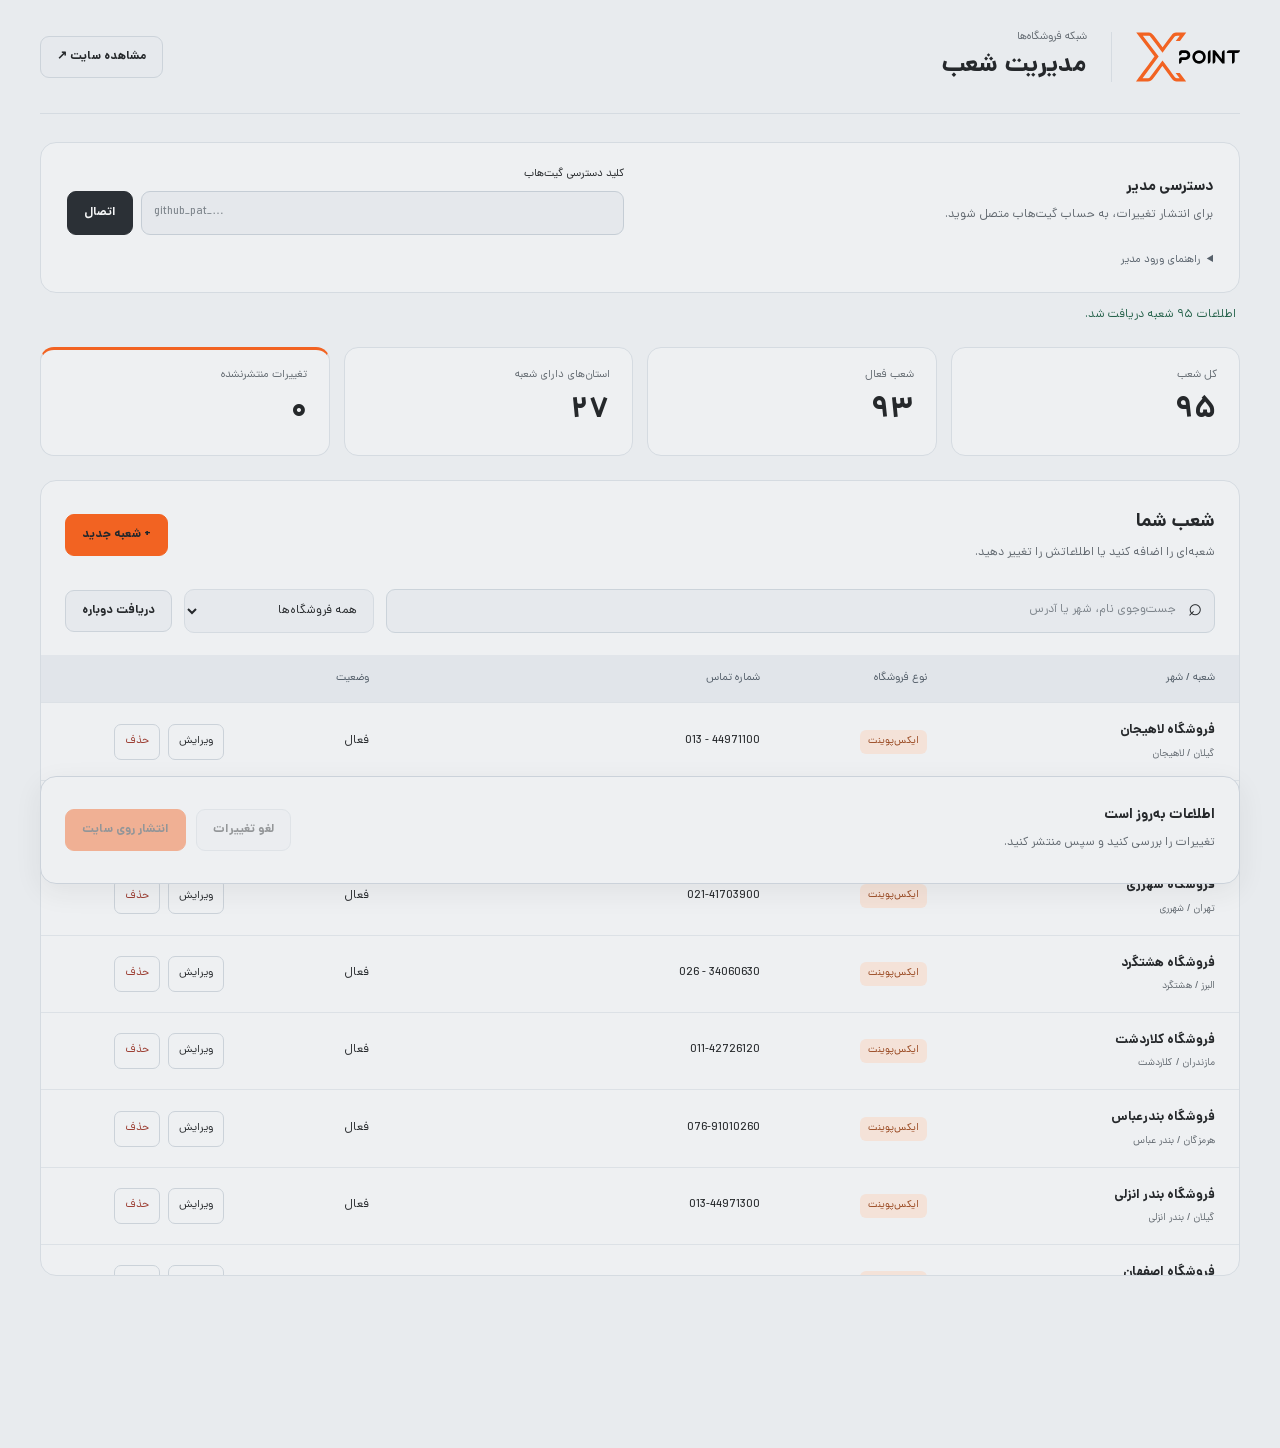
==== admin.html @ ac1834f9 "Add compact header search gray theme and GitHub-backed branch dashboard" ====
<!doctype html>
<html lang="fa" dir="rtl"><head><meta charset="utf-8"><meta name="viewport" content="width=device-width,initial-scale=1"><meta name="robots" content="noindex,nofollow"><meta name="referrer" content="no-referrer"><meta http-equiv="Content-Security-Policy" content="default-src 'self'; script-src 'self'; style-src 'self'; img-src 'self' data:; font-src 'self'; connect-src 'self' https://api.github.com; object-src 'none'; base-uri 'none'; form-action 'none'"><title>مدیریت شعب | ایکس‌پوینت</title><link rel="icon" href="assets/xpoint.svg"><link rel="stylesheet" href="style.css?v=22"><link rel="stylesheet" href="admin.css?v=22"><script type="module" src="admin.js?v=22"></script></head>
<body class="admin-page"><header class="admin-header wrap"><a class="admin-logo" href="./"><img src="assets/xpoint.svg" width="104" height="50" alt="ایکس‌پوینت"></a><div><span class="eyebrow">شبکه فروشگاه‌ها</span><h1>مدیریت شعب</h1></div><a href="./" class="quiet-button">مشاهده سایت ↗</a></header>
<main class="wrap admin-main">
<section class="connection" aria-labelledby="connection-title"><div><h2 id="connection-title">دسترسی مدیر</h2><p id="connection-state">برای انتشار تغییرات، به حساب گیت‌هاب متصل شوید.</p></div><form id="connect-form"><label for="token">کلید دسترسی گیت‌هاب</label><div class="token-row"><input id="token" type="password" autocomplete="off" spellcheck="false" required placeholder="github_pat_…" aria-describedby="token-help"><button class="dark-button" id="connect" type="submit">اتصال</button></div></form><button id="disconnect" type="button" class="quiet-button" hidden>خروج از مدیریت</button><details id="token-help"><summary>راهنمای ورود مدیر</summary><p>از حسابی که به مخزن XpointShops/Map دسترسی دارد، یک Fine-grained token بسازید؛ مالک منبع (Resource owner) را XpointShops، دسترسی را فقط همین مخزن و مجوز Contents: Read and write انتخاب کنید. اگر سازمان تأیید مدیر می‌خواهد، کلید باید تأیید شود.</p><a href="https://github.com/settings/personal-access-tokens/new" target="_blank" rel="noopener noreferrer">ساخت کلید در گیت‌هاب ↗</a><p>کلید فقط تا زمان باز بودن این صفحه نگه داشته می‌شود و با خروج یا بستن صفحه پاک می‌شود. آن را در پیام یا اطلاعات شعبه وارد نکنید.</p></details></section>
<div class="admin-message" id="message" role="status" aria-live="polite">در حال دریافت اطلاعات شعب…</div>
<section class="admin-overview" aria-label="خلاصه شعب"><div><span>کل شعب</span><strong id="total">—</strong></div><div><span>شعب فعال</span><strong id="active">—</strong></div><div><span>استان‌های دارای شعبه</span><strong id="province-count">—</strong></div><div class="pending-stat"><span>تغییرات منتشرنشده</span><strong id="pending-count">۰</strong></div></section>
<section class="admin-workspace" aria-label="فهرست شعب"><div class="admin-toolbar"><div><h2>شعب شما</h2><p>شعبه‌ای را اضافه کنید یا اطلاعاتش را تغییر دهید.</p></div><button class="orange-button" id="add" type="button" disabled>+ شعبه جدید</button></div>
<div class="admin-filters"><label class="admin-search" for="admin-search"><span aria-hidden="true">⌕</span><input id="admin-search" type="search" placeholder="جست‌وجوی نام، شهر یا آدرس" autocomplete="off"></label><select id="admin-category" aria-label="فیلتر نوع فروشگاه"><option value="">همه فروشگاه‌ها</option><option value="xpoint">ایکس‌پوینت</option><option value="maadiran">مادیران</option><option value="kanon">کانون</option><option value="xvision">ایکس‌ویژن‌شاپ</option></select><button id="reload" class="quiet-button" type="button">دریافت دوباره</button></div>
<div class="table-scroll"><table class="branch-table"><thead><tr><th>شعبه / شهر</th><th>نوع فروشگاه</th><th>شماره تماس</th><th>وضعیت</th><th><span class="sr-only">عملیات</span></th></tr></thead><tbody id="admin-list"></tbody></table></div><p id="list-empty" class="admin-empty" hidden>شعبه‌ای با این عبارت پیدا نشد.</p>
</section>
<section class="publish-bar" aria-label="انتشار تغییرات"><div><strong id="pending-title">اطلاعات به‌روز است</strong><p id="pending-description">تغییرات را بررسی کنید و سپس منتشر کنید.</p><ul id="changes-list" hidden></ul><a id="deploy-link" href="https://github.com/XpointShops/Map/actions" target="_blank" rel="noopener noreferrer" hidden>پیگیری انتشار در گیت‌هاب ↗</a></div><div class="publish-actions"><button class="quiet-button" id="discard" type="button" disabled>لغو تغییرات</button><button class="orange-button" id="publish" type="button" disabled>انتشار روی سایت</button></div></section>
</main>
<dialog id="editor" aria-labelledby="editor-title"><form id="branch-form"><div class="dialog-heading"><div><span class="eyebrow">اطلاعات شعبه</span><h2 id="editor-title">شعبه جدید</h2></div><button type="button" class="icon-button" id="close-editor" aria-label="بستن فرم">×</button></div><div class="form-grid">
<label class="full">نام شعبه<input name="name" required maxlength="160" placeholder="مثلاً فروشگاه ایکس‌پوینت …"></label>
<label>نوع فروشگاه<select name="category" required><option value="xpoint">ایکس‌پوینت</option><option value="maadiran">مادیران</option><option value="kanon">کانون</option><option value="xvision">ایکس‌ویژن‌شاپ</option></select></label><label>وضعیت<select name="status"><option>فعال</option><option>در حال بازسازی</option><option>غیرفعال</option></select></label>
<label>استان<select name="province" id="form-province" required><option value="">انتخاب استان</option></select></label><label>شهر<input name="city" required maxlength="100"></label>
<label class="full">آدرس<textarea name="address" required rows="2" maxlength="1500"></textarea></label>
<label>شماره تماس<input name="phone" required inputmode="tel" dir="ltr" placeholder="021-41703000" aria-describedby="phone-help"><small id="phone-help">برای چند شماره از «،» استفاده کنید.</small></label><label>ساعت کاری<input name="hours" maxlength="300" placeholder="مثلاً شنبه تا پنجشنبه ۹ تا ۲۱"></label>
<label class="full">لینک پین نقشه (اختیاری)<input name="mapLink" id="map-link" type="text" dir="ltr" placeholder="https://www.google.com/maps/…"><small>لینکی که پین دقیق دارد را وارد کنید یا مختصات را در دو کادر زیر بنویسید.</small></label>
<label>عرض جغرافیایی<input name="latitude" required inputmode="decimal" dir="ltr" placeholder="35.603271"></label><label>طول جغرافیایی<input name="longitude" required inputmode="decimal" dir="ltr" placeholder="51.429071"></label>
</div><p class="form-error" id="form-error" role="alert"></p><div class="dialog-actions"><button type="button" class="quiet-button" id="cancel-editor">انصراف</button><button type="submit" class="orange-button">ثبت در فهرست تغییرات</button></div></form></dialog>
<dialog id="confirmation" aria-labelledby="confirm-title"><h2 id="confirm-title"></h2><p id="confirm-copy"></p><div class="dialog-actions"><button id="confirm-cancel" class="quiet-button" type="button">انصراف</button><button id="confirm-yes" class="dark-button" type="button">تأیید</button></div></dialog>
</body></html>
---- style.css ----
@font-face{font-family:Dana;src:url('assets/Dana-Regular.woff2') format('woff2');font-weight:400;font-display:swap}@font-face{font-family:Dana;src:url('assets/Dana-Bold.woff2') format('woff2');font-weight:700;font-display:swap}
.branch-photo{display:block;position:relative;margin:12px 0 14px;border:1px solid var(--line);border-radius:10px;background:#f7f8f9;overflow:hidden}.branch-photo img{display:block;width:100%;height:190px;object-fit:contain}.branch-photo>span{position:absolute;bottom:8px;left:8px;border:1px solid #e1e4e8;border-radius:6px;background:#fffffff2;color:#343a40;padding:3px 8px;font-size:10px;line-height:1.8}.branch-photo:hover{border-color:#aeb7bf}.branch-photo:hover>span{background:#fff}
:root{--orange:#f26322;--ink:#25282b;--muted:#626970;--field:#e8ebee;--line:#e3e5e7;--white:#eef0f2;--soft:#fff1e9}*{box-sizing:border-box}html{scroll-behavior:smooth;scroll-padding-top:24px}body{margin:0;background:var(--field);color:var(--ink);font-family:Dana,Tahoma,sans-serif;line-height:1.8}button,input,select{font:inherit}button,a,select{-webkit-tap-highlight-color:transparent}button,a{touch-action:manipulation}button{cursor:pointer}a{color:inherit;text-decoration:none}button{color:inherit}button:focus-visible,a:focus-visible,input:focus-visible,select:focus-visible,[role=button]:focus-visible{outline:3px solid #ad3d0b;outline-offset:4px}button[hidden],[hidden]{display:none!important}.wrap{width:min(1280px,calc(100% - 80px));margin-inline:auto}.header{display:grid;grid-template-columns:minmax(0,1fr) auto auto;align-items:center;gap:32px;min-height:104px;padding:20px 28px;margin-top:24px;border:1px solid var(--line);border-radius:16px;background:var(--white);box-shadow:0 4px 24px #25282b03}.brand{display:flex;align-items:center;justify-content:center;padding-right:28px;border-right:1px solid var(--line)}.brand img{object-fit:contain}.header-title{font-size:15px;line-height:1.8;position:relative;padding-right:16px}.header-title:before{content:"";position:absolute;right:0;top:8px;width:4px;height:28px;background:var(--orange);border-radius:4px}.header-title strong{display:block;font-weight:700}.header-title span{display:block;font-size:11px;color:var(--muted);margin-top:2px}.header-link{display:flex;align-items:center;gap:10px;min-height:44px;padding:8px 16px;border-radius:10px;background:#f6f7f8;border:1px solid var(--line);font-size:12px;transition:background .18s,border-color .18s}.header-link:hover{background:var(--soft);border-color:#f3c4ad}.header-link>svg{color:#9c3d13}.header-link span{color:#b84512;margin-right:12px;font-size:20px}.eyebrow{font-size:12px;color:var(--muted);margin:0 0 16px;display:flex;align-items:center;gap:8px}.eyebrow span{width:7px;height:7px;background:var(--orange);border-radius:50%}.locator{display:grid;grid-template-columns:minmax(0,1.8fr) minmax(320px,1fr);direction:ltr;gap:16px;align-items:stretch;scroll-margin-top:20px}.map-panel,.results{direction:rtl;border-radius:16px;background:var(--white);border:1px solid var(--line);overflow:hidden}.map-panel{padding:24px 24px 0;position:relative;display:flex;flex-direction:column;min-height:620px}.map-top{display:flex;justify-content:space-between;align-items:center;min-height:32px;font-size:12px}.crumb{border:0;background:none;padding:0;color:var(--muted)}#province-crumb{font-size:12px}#province-crumb:empty{display:none}#province-crumb:not(:empty):before{content:' / ';padding:0 10px;color:#9b9fa4}.text-button{border:0;background:none;font-size:11px;color:#a64215;padding:4px}.map-heading{position:absolute;top:79px;right:28px;z-index:1;pointer-events:none}.map-heading h2{font-size:17px;margin:0 0 4px}.map-heading p{font-size:11px;color:var(--muted);margin:0}.map-stage{position:relative;flex:1;min-height:480px;display:flex;align-items:center;justify-content:center;background:radial-gradient(ellipse at center,#eef0f2,#eef0f2 70%)}#map{width:100%;height:490px;overflow:visible}.region{fill:#e5e8eb;stroke:#fff;stroke-width:1.25;vector-effect:non-scaling-stroke;cursor:pointer;transition:fill .18s}.region:hover,.region:focus-visible{fill:#d7dce1;outline:none;stroke:#65717d;stroke-width:2}.region.selected{fill:#e5e8eb;stroke:#fff}.region.dim{fill:#f1f2f3;cursor:pointer}.map-tooltip{position:absolute;pointer-events:none;padding:5px 13px;background:#25282b;color:#fff;border-radius:8px;font-size:12px;opacity:0;z-index:4;transform:translate(-50%,-120%)}.map-tooltip.visible{opacity:1}.sea{position:absolute;color:#9da7b0;font-size:11px;pointer-events:none}.caspian{top:25%;left:45%}.gulf{bottom:14%;left:40%;transform:rotate(-27deg)}.compass{position:absolute;left:0;top:16px;font-size:29px;color:#7a8289;line-height:1.2;text-align:center}.compass small{display:block;font-size:9px}.map-bottom{border-top:1px solid #eef0f1;display:flex;align-items:center;justify-content:space-between;gap:12px;font-size:10px;color:var(--muted);min-height:50px}.legend-dot{display:inline-block;width:7px;height:7px;background:var(--orange);border-radius:50%;margin-left:6px}.legend-dot.other{background:#25282b}.legend-dot.xvision{background:#2474d2}.map-legend{display:flex;gap:14px;flex-wrap:wrap}.map-bottom{flex-wrap:wrap;padding:10px 0}.map-loading{position:absolute;font-size:13px;color:var(--muted)}.results{padding:28px 24px;display:flex;flex-direction:column}.results-head .eyebrow{font-size:11px;margin-bottom:8px}.results-head h2{font-size:22px;line-height:1.6;margin:0 0 24px}.search-label{font-size:11px;display:block;margin-bottom:8px}.search-box{display:flex;align-items:center;background:#f7f8f9;border:1px solid var(--line);border-radius:10px;padding:0 12px;margin-bottom:18px;height:48px;gap:8px}.search-box>span{font-size:25px;color:var(--muted)}input{border:0;background:none;width:100%;min-width:0;font-size:12px;outline-offset:0}input::placeholder{color:#7d848b}input::-webkit-search-cancel-button{display:none}.search-box button{background:none;border:0;font-size:22px}select{width:100%;height:46px;background:var(--white);border:1px solid var(--line);border-radius:10px;padding:0 12px;font-size:12px;color:var(--ink)}.status{font-size:11px;color:var(--muted);margin:20px 0 12px}.result-list{max-height:380px;overflow-y:auto;scrollbar-width:thin;min-height:130px}.province-option{display:flex;align-items:center;justify-content:space-between;width:100%;background:none;border:0;border-bottom:1px solid #eef0f1;padding:12px 4px;text-align:right;font-size:13px;gap:10px}.province-option:hover{color:#b64410;background:#fff8f4}.province-option span{font-size:18px;color:#879099}.empty{border:1px dashed #d9dde1;border-radius:12px;padding:24px 16px;text-align:center;background:#fafbfc}.empty .empty-icon{font-size:29px;color:#8b939b}.empty h3{font-size:14px;margin:8px 0}.empty p{font-size:12px;color:var(--muted);margin:0}.branch-card{padding:16px;border:1px solid var(--line);border-radius:12px;margin-bottom:12px;cursor:pointer}.branch-card.active{border-color:var(--orange);background:#fffaf7}.branch-card h3{font-size:15px;margin:0 0 8px}.branch-card p{font-size:12px;margin:6px 0;color:var(--muted)}.branch-city{font-size:10px;color:#a83e0d}.branch-actions{display:flex;gap:8px;margin-top:16px;flex-wrap:wrap}.branch-actions a{font-size:11px;padding:8px 12px;background:#f3f4f5;border-radius:8px}.branch-actions a.primary{background:var(--orange);color:#181818;font-weight:700}.pin{cursor:pointer;stroke:white;stroke-width:2;vector-effect:non-scaling-stroke;fill:#25282b}.pin[data-store-category="xpoint"]{fill:var(--orange)}.pin[data-store-category="xvision"]{fill:#2474d2}.pin.active{stroke:#59636c;stroke-width:3}.pin:hover,.pin:focus-visible{stroke:#59636c;stroke-width:3;outline:none}.skip{position:fixed;top:-100px;right:16px;z-index:10;background:var(--white);padding:10px}.skip:focus{top:10px}.noscript{padding:24px;text-align:center}.error-message{padding:24px;font-size:13px}.retry{display:block;margin:12px auto;padding:8px 18px;border:1px solid var(--line);border-radius:8px;background:var(--white)}
@media(min-width:1500px){}@media(max-width:1000px){.wrap{width:calc(100% - 40px)}.locator{grid-template-columns:minmax(0,1.4fr) minmax(290px,1fr)}.map-panel{padding:20px 16px 0}.map-heading{right:20px}.results{padding:24px 18px}}@media(max-width:740px){.wrap{width:calc(100% - 32px)}.header{grid-template-columns:minmax(0,1fr) auto;min-height:88px;gap:16px;padding:16px;margin-top:16px;border-radius:14px}.brand{padding-right:16px}.brand img{width:96px;height:46px}.header-title{font-size:12px;padding-right:0}.header-title:before{display:none}.header-title span{font-size:10px}.header-link{display:none}.eyebrow{margin-bottom:12px}.locator{grid-template-columns:1fr;gap:16px}.map-panel{min-height:455px}.map-stage{min-height:340px}#map{height:345px}.map-heading{top:64px}.map-heading h2{font-size:14px}.map-heading p{font-size:10px}.map-bottom{min-height:44px}.compass{top:54px;font-size:24px}.results{padding:24px}.results-head h2{font-size:20px;margin-bottom:18px}.result-list{max-height:280px}.sea{font-size:9px}}
@media(prefers-reduced-motion:reduce){html{scroll-behavior:auto}*,*:before,*:after{transition:none!important;animation:none!important}}
.category-filters{display:flex;flex-wrap:wrap;gap:6px;margin:-4px 0 22px}.category-filters button{border:1px solid var(--line);background:#f7f8f9;border-radius:8px;padding:6px 9px;font-size:11px;min-height:36px}.category-filters button[aria-pressed=true]{border-color:#c9521c;background:var(--soft);color:#8e3009}.branch-meta{display:flex;justify-content:space-between;gap:8px;align-items:center;margin-bottom:8px}.category-badge{font-size:10px;background:#eff1f3;padding:2px 8px;border-radius:6px}.branch-card .branch-status{color:#8f390e;background:#fff1e9;border-radius:6px;padding:6px 8px;font-size:11px}.branch-card .location-note{font-size:10px;color:#626970}.phone-number{white-space:pre-line;text-align:right;unicode-bidi:plaintext}.copy-address{border:1px solid var(--line);background:var(--white);border-radius:8px;padding:8px 10px;font-size:11px}.province-option span{font-size:10px}.result-list{max-height:440px}.branch-actions a,.branch-actions button{min-height:40px;display:inline-flex;align-items:center}
@media(max-width:740px){.result-list{max-height:460px}}

.locator-intro{display:flex;align-items:center;gap:20px;padding:36px 8px 28px}.intro-symbol{width:64px;height:72px;display:grid;place-items:center;flex-shrink:0;color:#7e8891}.intro-symbol svg{width:44px;height:48px}.locator-intro h1{font-size:32px;line-height:1.5;letter-spacing:-.6px;margin:0 0 6px;font-weight:700}.locator-intro p{font-size:13px;color:var(--muted);margin:0;line-height:1.9}
@media(max-width:740px){.locator-intro{gap:12px;padding:28px 0 24px;align-items:flex-start}.intro-symbol{width:36px;height:44px;margin-top:5px}.intro-symbol svg{width:32px;height:36px}.locator-intro h1{font-size:24px;line-height:1.6;letter-spacing:-.4px;margin-bottom:8px}.locator-intro p{font-size:12px;line-height:1.9}}

.branch-guide{display:grid;grid-template-columns:52px minmax(0,1fr) auto;align-items:center;gap:20px;margin-top:24px;padding:26px 28px;border:1px solid var(--line);border-radius:16px;background:#fff}.guide-symbol{height:52px;width:52px;display:grid;place-items:center;background:var(--soft);border-radius:16px;color:#b24717}.guide-copy h2{font-size:18px;line-height:1.6;margin:0 0 4px;font-weight:700}.guide-copy p{font-size:12px;color:var(--muted);margin:0;line-height:1.9}.guide-action{display:inline-flex;align-items:center;justify-content:center;gap:24px;min-height:46px;background:var(--orange);border:1px solid var(--orange);border-radius:10px;padding:10px 20px;font-size:12px;font-weight:700;color:#25282b;white-space:nowrap;transition:background .18s}.guide-action:hover{background:#eb5919}.site-footer{display:flex;align-items:center;justify-content:space-between;gap:24px;padding:24px 4px 28px}.footer-identity{display:flex;align-items:center;gap:16px}.footer-identity strong{font-size:13px;line-height:1.8}.footer-identity>span{border-right:1px solid #d7dce1;padding-right:16px;font-size:11px;color:var(--muted)}.map-credit{display:inline-flex;align-items:center;gap:8px;color:var(--muted);font-size:10px;min-height:40px}.map-credit:hover{text-decoration:underline;text-underline-offset:4px}
@media(max-width:740px){.branch-guide{grid-template-columns:40px minmax(0,1fr);gap:12px;padding:20px;margin-top:16px}.guide-symbol{width:40px;height:44px;border-radius:12px}.guide-symbol svg{width:23px;height:23px}.guide-copy h2{font-size:16px}.guide-copy p{font-size:11px}.guide-action{grid-column:1/-1;justify-content:space-between;margin-top:6px;font-size:12px;padding:10px 16px;min-height:46px}.site-footer{flex-direction:column;align-items:stretch;gap:8px;padding:24px 4px 20px}.footer-identity{gap:12px;justify-content:space-between}.footer-identity>span{border:0;padding:0;font-size:10px}.map-credit{font-size:9px;align-self:flex-end;min-height:32px}}
.top-search{display:flex;align-items:center;gap:20px;margin-top:24px;padding:18px 22px;background:var(--white);border:1px solid #d7dce1;border-radius:16px}.top-search>label{font-size:13px;font-weight:700;white-space:nowrap}.top-search-field{display:flex;align-items:center;flex:1;gap:12px;min-width:0;border-bottom:1px solid #c8cfd6;min-height:46px}.top-search-field svg{flex:none;color:#717b85}.top-search-field input{font-size:13px;min-height:46px}.top-search-field button{border:0;background:none;font-size:24px;padding:4px 10px}.top-search-submit{display:flex;align-items:center;justify-content:space-between;gap:28px;min-height:46px;border:0;border-radius:10px;background:var(--orange);padding:10px 20px;font-size:12px;font-weight:700}.top-search-submit:hover{background:#e85a1b}.branch-card{background:#f2f3f5}.search-box,.category-filters button{background:#e8ebee}.copy-address{background:#e8ebee}.locator-intro{padding-top:28px}
@media(max-width:740px){.top-search{flex-wrap:wrap;gap:12px;padding:16px;margin-top:16px}.top-search>label{width:100%;font-size:12px}.top-search-field{flex-basis:100%}.top-search-submit{width:100%;min-height:44px}.top-search-field input{font-size:12px}}
.header-search{position:relative}.header-search>summary{display:flex;align-items:center;justify-content:center;gap:10px;padding:10px 16px;min-height:44px;background:#e4e8ec;border:1px solid #d2d8df;border-radius:10px;font-size:12px;cursor:pointer;list-style:none}.header-search>summary::-webkit-details-marker{display:none}.header-search>summary svg{color:#8e3c17}.header-search[open]>summary{border-color:#c35b2b;background:#f2e5de}.header-search .top-search{position:absolute;inset-inline-end:0;top:calc(100% + 14px);width:420px;z-index:12;display:grid;grid-template-columns:1fr;gap:12px;margin:0;padding:20px;box-shadow:0 12px 36px #25282b24;background:#eef0f2}.header-search .top-search>label{font-size:12px}.header-search .top-search-submit{width:100%}.header-search .top-search-field{width:100%}.header-search>summary:focus-visible{outline:3px solid #ad3d0b;outline-offset:4px}
@media(max-width:740px){.header{grid-template-columns:minmax(0,1fr) auto auto;gap:12px}.header-search>summary{padding:9px;min-width:42px}.header-search>summary span{display:none}.header-search .top-search{position:fixed;top:110px;inset-inline:16px;width:auto;max-width:480px;justify-self:center;margin-inline:auto}.brand{padding-right:12px}.brand img{width:80px}.header-title{font-size:11px}}
.admin-entry{font-size:11px;color:var(--muted);padding:8px 10px;white-space:nowrap}.admin-entry:hover{color:#8e3c17;text-decoration:underline}@media(max-width:740px){.admin-entry{align-self:flex-start;padding:4px 0}}
.branch-guide{background:var(--white)}
---- admin.css ----
.admin-page{--line:#d5dbe1}.admin-header{display:flex;align-items:center;gap:24px;padding:28px 0;border-bottom:1px solid var(--line)}.admin-header h1{font-size:25px;margin:0;line-height:1.5}.admin-header .eyebrow{margin:0;font-size:11px}.admin-logo{border-left:1px solid var(--line);padding-left:24px;display:flex}.admin-header>.quiet-button{margin-right:auto}.admin-main{padding:28px 0 40px}.connection{padding:22px 26px;background:#eef0f2;border:1px solid var(--line);border-radius:16px;display:grid;grid-template-columns:1fr 1fr;gap:16px 32px;align-items:center}.connection h2{font-size:15px;margin:0 0 4px}.connection p{font-size:12px;margin:0;color:var(--muted)}.connection form>label{font-size:11px;display:block;margin-bottom:6px}.token-row{display:flex;gap:8px}.token-row input{background:#e5e8ec;border:1px solid #c5cdd5;border-radius:9px;padding:10px 12px;direction:ltr}.connection details{grid-column:1/-1;font-size:11px;color:#57616b}.connection summary{cursor:pointer;width:fit-content}.connection details p{margin:12px 0;max-width:800px}.connection details a{color:#8c350f;text-decoration:underline}.connection>#disconnect{justify-self:end}.admin-message{min-height:36px;padding:12px 4px;font-size:12px;color:#54616e}.admin-message.error{color:#a22f26}.admin-message.success{color:#27634c}.admin-overview{display:grid;grid-template-columns:repeat(4,1fr);gap:14px;margin:8px 0 24px}.admin-overview>div{background:#eef0f2;border:1px solid var(--line);border-radius:14px;padding:18px 22px}.admin-overview span{display:block;font-size:11px;color:var(--muted)}.admin-overview strong{font-size:30px;line-height:1.7;font-weight:700}.admin-overview .pending-stat{border-top:3px solid var(--orange);padding-top:16px}.admin-workspace{background:#eef0f2;border:1px solid var(--line);border-radius:16px;overflow:hidden}.admin-toolbar{display:flex;justify-content:space-between;align-items:center;padding:24px;gap:20px}.admin-toolbar h2{font-size:19px;margin:0}.admin-toolbar p{font-size:12px;color:var(--muted);margin:4px 0 0}.quiet-button,.dark-button,.orange-button{border:1px solid #ccd3da;border-radius:9px;min-height:42px;padding:9px 16px;font-size:12px;display:inline-flex;align-items:center;justify-content:center;gap:8px;white-space:nowrap;font-weight:700}.quiet-button{background:#e6e9ed}.dark-button{background:#2b3036;color:#f4f5f6;border-color:#2b3036}.orange-button{background:var(--orange);border-color:var(--orange);color:#22272c}.orange-button:hover{background:#e75b1e}.quiet-button:hover{background:#dce1e7}button:disabled{opacity:.45;cursor:not-allowed}.admin-filters{display:flex;gap:12px;padding:0 24px 22px;align-items:center}.admin-search{display:flex;gap:10px;align-items:center;border:1px solid #cbd3da;border-radius:9px;flex:1;padding:6px 12px;background:#e6e9ed;min-height:44px}.admin-search>span{font-size:24px;line-height:1}.admin-search input{font-size:12px}.admin-filters select{width:190px;background:#e6e9ed;height:44px}.table-scroll{overflow:auto}.branch-table{width:100%;border-collapse:collapse;text-align:right;font-size:12px}.branch-table thead{background:#e1e5ea;color:#525d68}.branch-table th{font-size:11px;font-weight:400;padding:14px 24px;white-space:nowrap}.branch-table td{padding:16px 24px;border-top:1px solid #dce1e6}.branch-table td:first-child{min-width:220px}.branch-table strong{font-size:13px;display:block}.branch-table small{display:block;font-size:10px;color:var(--muted);margin-top:3px}.branch-table .table-phone{direction:ltr;text-align:right;white-space:nowrap}.table-actions{display:flex;gap:8px}.table-actions button{background:none;border:1px solid #cbd2d9;border-radius:7px;padding:6px 10px;font-size:11px;min-height:36px}.table-actions .delete{color:#99382c}.table-tag{display:inline-block;background:#e2e6eb;border-radius:6px;font-size:10px;padding:3px 8px;white-space:nowrap}.table-tag.xpoint{color:#944017;background:#f4e2d8}.table-tag.xvision{color:#225c9a;background:#dce6f1}.admin-empty{padding:24px;text-align:center;color:var(--muted);font-size:13px}.publish-bar{margin-top:24px;padding:24px;border:1px solid #cbd2da;border-radius:16px;background:#eef0f2;display:flex;justify-content:space-between;align-items:center;gap:24px}.publish-bar strong{font-size:14px}.publish-bar p{font-size:12px;margin:4px 0;color:var(--muted)}.publish-actions{display:flex;gap:10px;flex-wrap:wrap}.publish-bar ul{margin:12px 0 0;padding:0 18px;font-size:11px;max-height:160px;overflow:auto}.publish-bar a{font-size:12px;color:#944017;text-decoration:underline}dialog{background:#eef0f2;color:var(--ink);border:1px solid #cbd2da;border-radius:18px;padding:26px;width:min(680px,calc(100% - 32px));max-height:90dvh;overflow:auto;font-family:Dana,Tahoma,sans-serif}dialog::backdrop{background:#252b3580;backdrop-filter:blur(3px)}dialog h2{font-size:20px;margin:0}.dialog-heading{display:flex;justify-content:space-between;align-items:center;margin-bottom:20px}.dialog-heading .eyebrow{font-size:11px;margin:0}.icon-button{background:none;border:0;font-size:28px;padding:0 10px}.form-grid{display:grid;grid-template-columns:1fr 1fr;gap:16px}.form-grid label{display:flex;flex-direction:column;gap:6px;font-size:12px}.form-grid .full{grid-column:1/-1}.form-grid input,.form-grid select,.form-grid textarea{background:#e3e7ec;border:1px solid #c4cdd6;border-radius:8px;padding:10px 12px;font:inherit;width:100%;min-height:44px;color:var(--ink)}.form-grid small{font-size:10px;color:var(--muted)}.form-grid textarea{resize:vertical}.dialog-actions{display:flex;justify-content:flex-end;gap:10px;margin-top:18px}.form-error{color:#a22f26;font-size:12px;min-height:20px;margin:12px 0 0}.sr-only{position:absolute;width:1px;height:1px;overflow:hidden;clip-path:inset(50%)}#confirmation{max-width:480px}#confirm-copy{font-size:13px;color:var(--muted);white-space:pre-line}body:has(dialog[open]){overflow:hidden}
@media(max-width:740px){.admin-header{gap:14px;flex-wrap:wrap;padding:20px 0}.admin-header h1{font-size:20px}.admin-logo{padding-left:14px}.admin-logo img{width:80px;height:40px}.admin-header>.quiet-button{font-size:10px;padding:7px 10px}.admin-main{padding-top:20px}.connection{grid-template-columns:1fr;padding:18px;gap:18px}.connection details{grid-column:auto}.admin-overview{grid-template-columns:1fr 1fr;gap:10px;margin-top:4px}.admin-overview>div{padding:14px 16px}.admin-overview strong{font-size:26px}.admin-toolbar{padding:18px;align-items:flex-start;gap:12px}.admin-toolbar p{font-size:11px}.admin-toolbar h2{font-size:17px}.admin-toolbar .orange-button{font-size:11px;padding:9px 12px}.admin-filters{flex-wrap:wrap;padding:0 18px 18px}.admin-search{flex-basis:100%}.admin-filters select{flex:1;min-width:0}.branch-table th,.branch-table td{padding:12px 16px}.publish-bar{padding:18px;flex-direction:column;align-items:stretch;gap:16px}.publish-actions{justify-content:space-between}.publish-actions button{flex:1}.form-grid{grid-template-columns:1fr}.form-grid .full{grid-column:auto}dialog{padding:20px}.dialog-actions{flex-wrap:wrap}.dialog-actions button{flex:1}}
.branch-table th{position:relative}.admin-main>*{min-width:0}
.table-scroll{max-height:620px;overscroll-behavior:contain}.branch-table thead{position:sticky;top:0;z-index:1}.publish-bar{position:sticky;bottom:16px;z-index:2;box-shadow:0 8px 28px #25282b12}@media(max-width:740px){.table-scroll{max-height:640px}.branch-table thead{display:none}.branch-table,.branch-table tbody{display:block}.branch-table tbody{padding:0 16px;display:grid;gap:10px}.branch-table tr{display:grid;grid-template-columns:1fr 1fr;border:1px solid #d5dbe1;border-radius:12px;padding:12px;background:#e9edf1}.branch-table td{border:0;padding:6px 0;min-width:0!important}.branch-table td:first-child{grid-column:1/-1}.branch-table td:last-child{grid-column:1/-1}.branch-table .table-phone{font-size:11px}.table-actions{justify-content:flex-end}.publish-bar{position:static;box-shadow:none}.branch-table td:nth-child(4){font-size:10px;color:var(--muted)}}
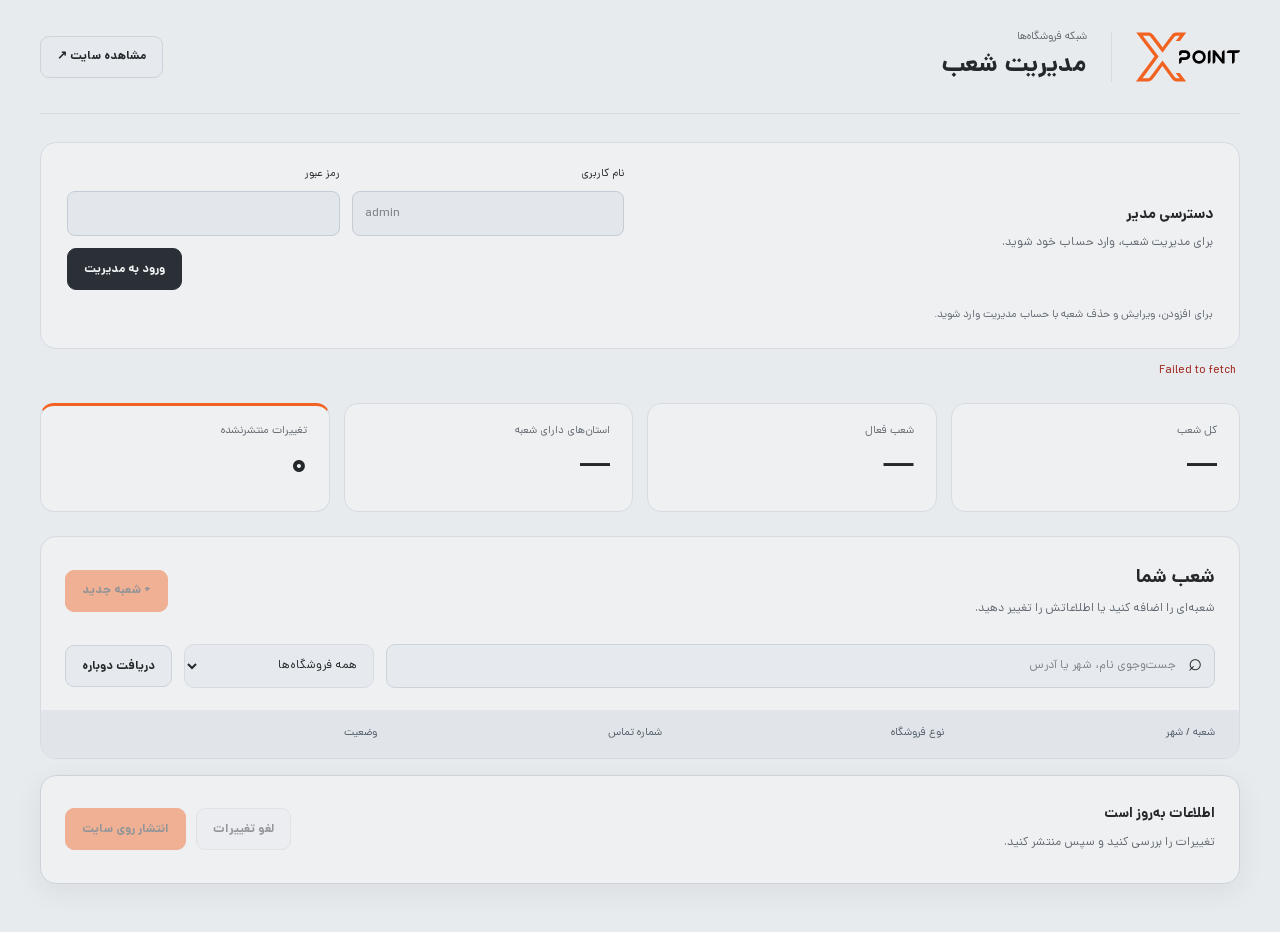
==== commit 5d09bfd9: "Replace GitHub token entry with server-side administrator login and live D1 branch storage" ====
--- a/admin.html
+++ b/admin.html
@@ -1,15 +1,15 @@
 <!doctype html>
-<html lang="fa" dir="rtl"><head><meta charset="utf-8"><meta name="viewport" content="width=device-width,initial-scale=1"><meta name="robots" content="noindex,nofollow"><meta name="referrer" content="no-referrer"><meta http-equiv="Content-Security-Policy" content="default-src 'self'; script-src 'self'; style-src 'self'; img-src 'self' data:; font-src 'self'; connect-src 'self' https://api.github.com; object-src 'none'; base-uri 'none'; form-action 'none'"><title>مدیریت شعب | ایکس‌پوینت</title><link rel="icon" href="assets/xpoint.svg"><link rel="stylesheet" href="style.css?v=22"><link rel="stylesheet" href="admin.css?v=22"><script type="module" src="admin.js?v=22"></script></head>
+<html lang="fa" dir="rtl"><head><meta charset="utf-8"><meta name="viewport" content="width=device-width,initial-scale=1"><meta name="robots" content="noindex,nofollow"><meta name="referrer" content="no-referrer"><meta http-equiv="Content-Security-Policy" content="default-src 'self'; script-src 'self'; style-src 'self'; img-src 'self' data:; font-src 'self'; connect-src 'self' https://xpoint-branch-admin.nimasadeghi23.workers.dev; object-src 'none'; base-uri 'none'; form-action 'none'"><title>مدیریت شعب | ایکس‌پوینت</title><link rel="icon" href="assets/xpoint.svg"><link rel="stylesheet" href="style.css?v=24"><link rel="stylesheet" href="admin.css?v=24"><script type="module" src="admin.js?v=24"></script></head>
 <body class="admin-page"><header class="admin-header wrap"><a class="admin-logo" href="./"><img src="assets/xpoint.svg" width="104" height="50" alt="ایکس‌پوینت"></a><div><span class="eyebrow">شبکه فروشگاه‌ها</span><h1>مدیریت شعب</h1></div><a href="./" class="quiet-button">مشاهده سایت ↗</a></header>
 <main class="wrap admin-main">
-<section class="connection" aria-labelledby="connection-title"><div><h2 id="connection-title">دسترسی مدیر</h2><p id="connection-state">برای انتشار تغییرات، به حساب گیت‌هاب متصل شوید.</p></div><form id="connect-form"><label for="token">کلید دسترسی گیت‌هاب</label><div class="token-row"><input id="token" type="password" autocomplete="off" spellcheck="false" required placeholder="github_pat_…" aria-describedby="token-help"><button class="dark-button" id="connect" type="submit">اتصال</button></div></form><button id="disconnect" type="button" class="quiet-button" hidden>خروج از مدیریت</button><details id="token-help"><summary>راهنمای ورود مدیر</summary><p>از حسابی که به مخزن XpointShops/Map دسترسی دارد، یک Fine-grained token بسازید؛ مالک منبع (Resource owner) را XpointShops، دسترسی را فقط همین مخزن و مجوز Contents: Read and write انتخاب کنید. اگر سازمان تأیید مدیر می‌خواهد، کلید باید تأیید شود.</p><a href="https://github.com/settings/personal-access-tokens/new" target="_blank" rel="noopener noreferrer">ساخت کلید در گیت‌هاب ↗</a><p>کلید فقط تا زمان باز بودن این صفحه نگه داشته می‌شود و با خروج یا بستن صفحه پاک می‌شود. آن را در پیام یا اطلاعات شعبه وارد نکنید.</p></details></section>
+<section class="connection" aria-labelledby="connection-title"><div><h2 id="connection-title">دسترسی مدیر</h2><p id="connection-state">برای مدیریت شعب، وارد حساب خود شوید.</p></div><form id="connect-form"><div class="login-fields"><label for="username">نام کاربری<input id="username" type="text" autocomplete="username" spellcheck="false" dir="ltr" required placeholder="admin" maxlength="64"></label><label for="password">رمز عبور<input id="password" type="password" autocomplete="current-password" required maxlength="256"></label></div><button class="dark-button" id="connect" type="submit">ورود به مدیریت</button></form><button id="disconnect" type="button" class="quiet-button" hidden>خروج از مدیریت</button><p class="login-help">برای افزودن، ویرایش و حذف شعبه با حساب مدیریت وارد شوید.</p></section>
 <div class="admin-message" id="message" role="status" aria-live="polite">در حال دریافت اطلاعات شعب…</div>
 <section class="admin-overview" aria-label="خلاصه شعب"><div><span>کل شعب</span><strong id="total">—</strong></div><div><span>شعب فعال</span><strong id="active">—</strong></div><div><span>استان‌های دارای شعبه</span><strong id="province-count">—</strong></div><div class="pending-stat"><span>تغییرات منتشرنشده</span><strong id="pending-count">۰</strong></div></section>
 <section class="admin-workspace" aria-label="فهرست شعب"><div class="admin-toolbar"><div><h2>شعب شما</h2><p>شعبه‌ای را اضافه کنید یا اطلاعاتش را تغییر دهید.</p></div><button class="orange-button" id="add" type="button" disabled>+ شعبه جدید</button></div>
 <div class="admin-filters"><label class="admin-search" for="admin-search"><span aria-hidden="true">⌕</span><input id="admin-search" type="search" placeholder="جست‌وجوی نام، شهر یا آدرس" autocomplete="off"></label><select id="admin-category" aria-label="فیلتر نوع فروشگاه"><option value="">همه فروشگاه‌ها</option><option value="xpoint">ایکس‌پوینت</option><option value="maadiran">مادیران</option><option value="kanon">کانون</option><option value="xvision">ایکس‌ویژن‌شاپ</option></select><button id="reload" class="quiet-button" type="button">دریافت دوباره</button></div>
 <div class="table-scroll"><table class="branch-table"><thead><tr><th>شعبه / شهر</th><th>نوع فروشگاه</th><th>شماره تماس</th><th>وضعیت</th><th><span class="sr-only">عملیات</span></th></tr></thead><tbody id="admin-list"></tbody></table></div><p id="list-empty" class="admin-empty" hidden>شعبه‌ای با این عبارت پیدا نشد.</p>
 </section>
-<section class="publish-bar" aria-label="انتشار تغییرات"><div><strong id="pending-title">اطلاعات به‌روز است</strong><p id="pending-description">تغییرات را بررسی کنید و سپس منتشر کنید.</p><ul id="changes-list" hidden></ul><a id="deploy-link" href="https://github.com/XpointShops/Map/actions" target="_blank" rel="noopener noreferrer" hidden>پیگیری انتشار در گیت‌هاب ↗</a></div><div class="publish-actions"><button class="quiet-button" id="discard" type="button" disabled>لغو تغییرات</button><button class="orange-button" id="publish" type="button" disabled>انتشار روی سایت</button></div></section>
+<section class="publish-bar" aria-label="انتشار تغییرات"><div><strong id="pending-title">اطلاعات به‌روز است</strong><p id="pending-description">تغییرات را بررسی کنید و سپس منتشر کنید.</p><ul id="changes-list" hidden></ul><a id="deploy-link" href="./" target="_blank" rel="noopener noreferrer" hidden>مشاهده تغییرات در سایت ↗</a></div><div class="publish-actions"><button class="quiet-button" id="discard" type="button" disabled>لغو تغییرات</button><button class="orange-button" id="publish" type="button" disabled>انتشار روی سایت</button></div></section>
 </main>
 <dialog id="editor" aria-labelledby="editor-title"><form id="branch-form"><div class="dialog-heading"><div><span class="eyebrow">اطلاعات شعبه</span><h2 id="editor-title">شعبه جدید</h2></div><button type="button" class="icon-button" id="close-editor" aria-label="بستن فرم">×</button></div><div class="form-grid">
 <label class="full">نام شعبه<input name="name" required maxlength="160" placeholder="مثلاً فروشگاه ایکس‌پوینت …"></label>
--- a/admin.css
+++ b/admin.css
@@ -2,3 +2,4 @@
 @media(max-width:740px){.admin-header{gap:14px;flex-wrap:wrap;padding:20px 0}.admin-header h1{font-size:20px}.admin-logo{padding-left:14px}.admin-logo img{width:80px;height:40px}.admin-header>.quiet-button{font-size:10px;padding:7px 10px}.admin-main{padding-top:20px}.connection{grid-template-columns:1fr;padding:18px;gap:18px}.connection details{grid-column:auto}.admin-overview{grid-template-columns:1fr 1fr;gap:10px;margin-top:4px}.admin-overview>div{padding:14px 16px}.admin-overview strong{font-size:26px}.admin-toolbar{padding:18px;align-items:flex-start;gap:12px}.admin-toolbar p{font-size:11px}.admin-toolbar h2{font-size:17px}.admin-toolbar .orange-button{font-size:11px;padding:9px 12px}.admin-filters{flex-wrap:wrap;padding:0 18px 18px}.admin-search{flex-basis:100%}.admin-filters select{flex:1;min-width:0}.branch-table th,.branch-table td{padding:12px 16px}.publish-bar{padding:18px;flex-direction:column;align-items:stretch;gap:16px}.publish-actions{justify-content:space-between}.publish-actions button{flex:1}.form-grid{grid-template-columns:1fr}.form-grid .full{grid-column:auto}dialog{padding:20px}.dialog-actions{flex-wrap:wrap}.dialog-actions button{flex:1}}
 .branch-table th{position:relative}.admin-main>*{min-width:0}
 .table-scroll{max-height:620px;overscroll-behavior:contain}.branch-table thead{position:sticky;top:0;z-index:1}.publish-bar{position:sticky;bottom:16px;z-index:2;box-shadow:0 8px 28px #25282b12}@media(max-width:740px){.table-scroll{max-height:640px}.branch-table thead{display:none}.branch-table,.branch-table tbody{display:block}.branch-table tbody{padding:0 16px;display:grid;gap:10px}.branch-table tr{display:grid;grid-template-columns:1fr 1fr;border:1px solid #d5dbe1;border-radius:12px;padding:12px;background:#e9edf1}.branch-table td{border:0;padding:6px 0;min-width:0!important}.branch-table td:first-child{grid-column:1/-1}.branch-table td:last-child{grid-column:1/-1}.branch-table .table-phone{font-size:11px}.table-actions{justify-content:flex-end}.publish-bar{position:static;box-shadow:none}.branch-table td:nth-child(4){font-size:10px;color:var(--muted)}}
+.login-fields{display:grid;grid-template-columns:1fr 1fr;gap:12px}.login-fields label{display:flex;flex-direction:column;gap:6px;font-size:11px}.login-fields input{background:#e3e7ec;border:1px solid #c4cdd6;border-radius:8px;min-height:44px;padding:10px 12px;font-size:13px}.connection #connect-form{display:grid;gap:12px}.connection #connect{justify-self:end}.connection .login-help{grid-column:1/-1;font-size:11px}@media(max-width:740px){.login-fields{grid-template-columns:1fr}.connection #connect{justify-self:stretch}}
